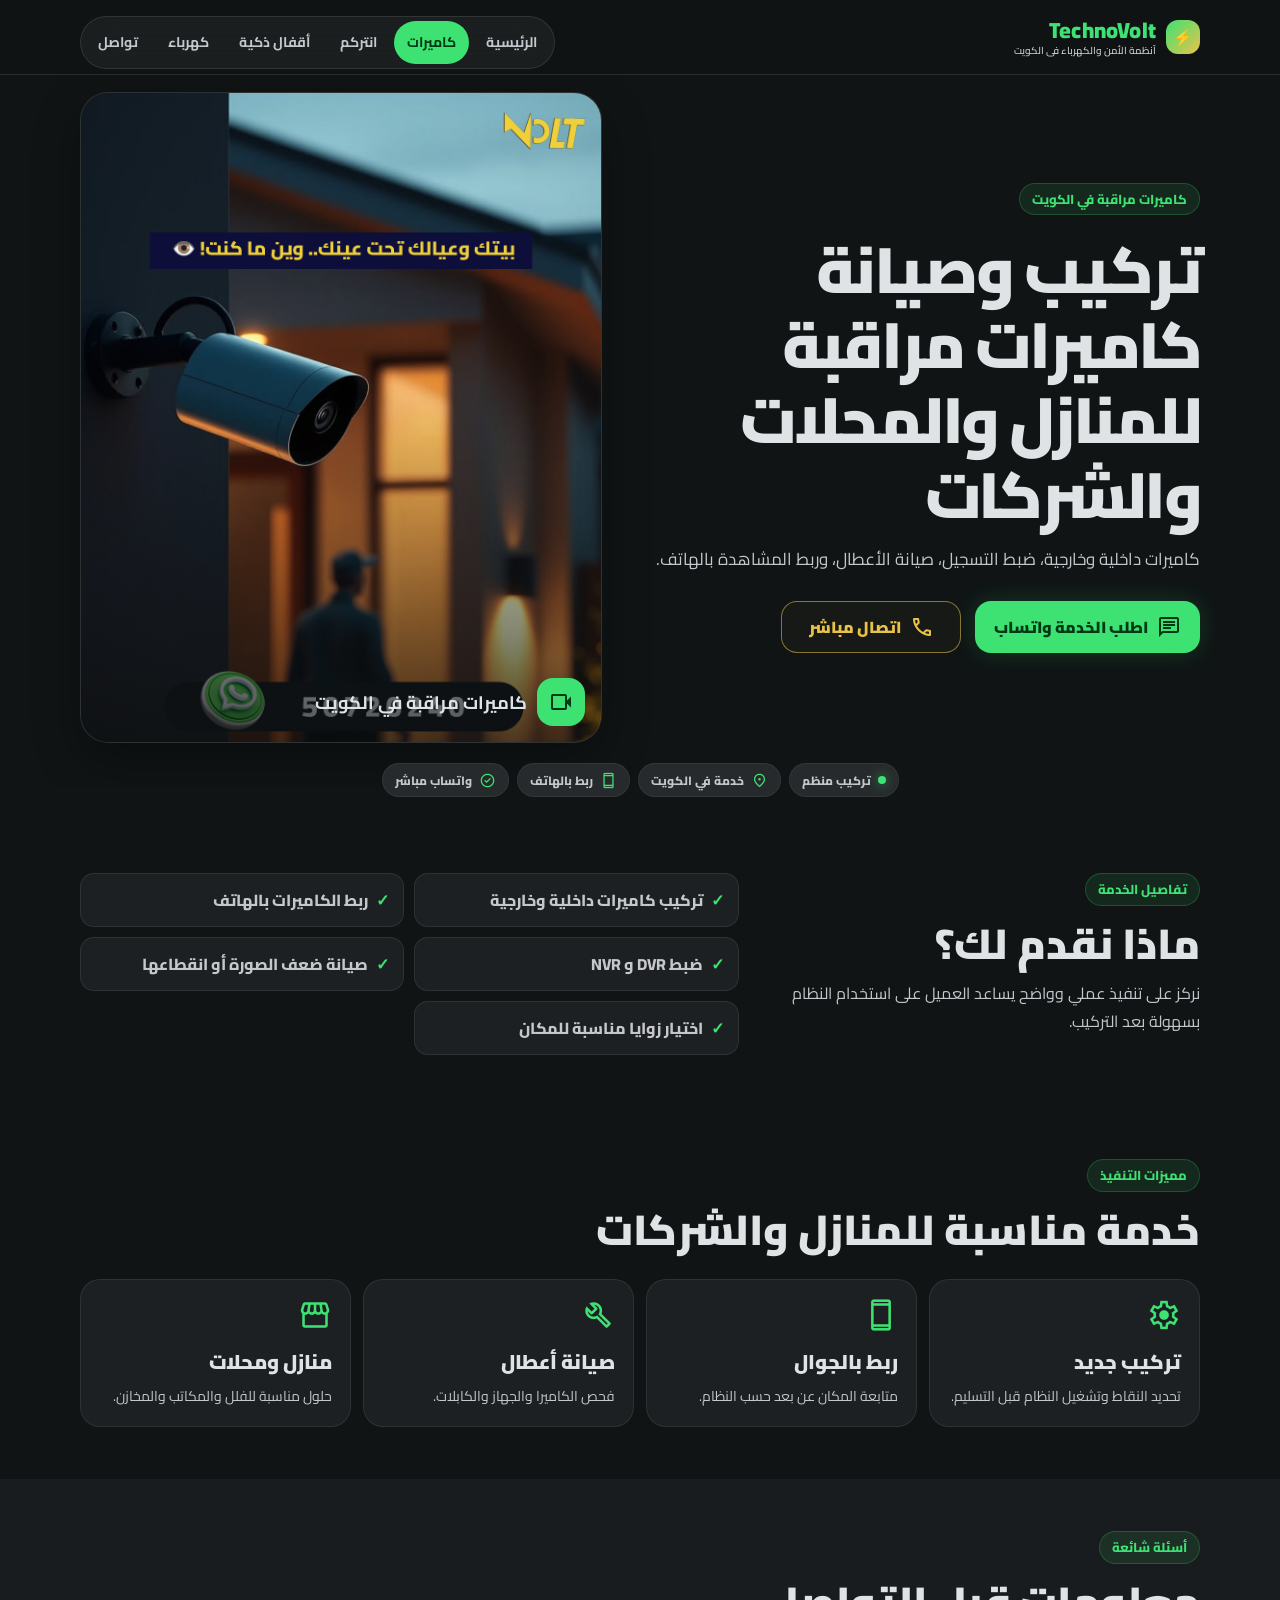
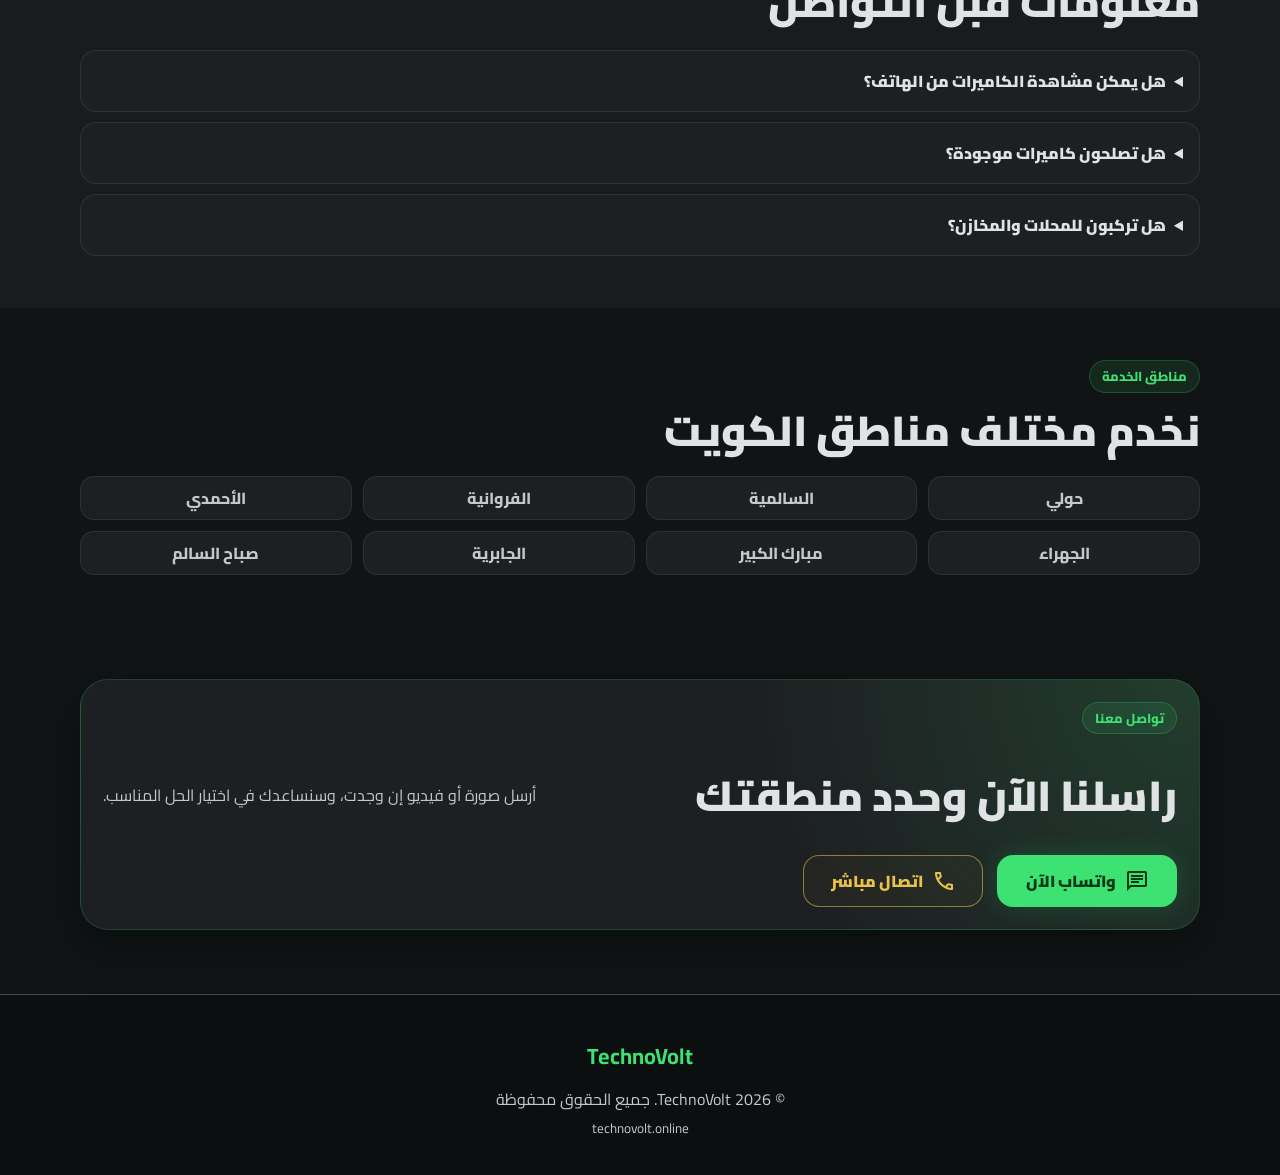
==== cctv.html @ 1c80b7eb "new website style with multiple pages" ====
<!DOCTYPE html>
<html class="dark" dir="rtl" lang="ar">

<head>
  <!-- Google Tag Manager -->
  <script>
    (function (w, d, s, l, i) {
      w[l] = w[l] || []; w[l].push({
        'gtm.start':
          new Date().getTime(), event: 'gtm.js'
      }); var f = d.getElementsByTagName(s)[0],
        j = d.createElement(s), dl = l != 'dataLayer' ? '&l=' + l : ''; j.async = true; j.src =
          'https://www.googletagmanager.com/gtm.js?id=' + i + dl; f.parentNode.insertBefore(j, f);
    })(window, document, 'script', 'dataLayer', 'GTM-MRMSX66L');
  </script>
  <!-- End Google Tag Manager -->
  <meta charset="utf-8" />
  <meta content="width=device-width, initial-scale=1.0" name="viewport" />
  <title>تركيب كاميرات مراقبة في الكويت | TechnoVolt</title>
  <meta name="description"
    content="تركيب وصيانة كاميرات مراقبة في الكويت للمنازل والمحلات والشركات، ربط بالجوال، ضبط التسجيل وصيانة الأعطال." />
  <meta property="og:title" content="تركيب كاميرات مراقبة في الكويت | TechnoVolt" />
  <meta property="og:description"
    content="تركيب وصيانة كاميرات مراقبة في الكويت للمنازل والمحلات والشركات، ربط بالجوال، ضبط التسجيل وصيانة الأعطال." />
  <meta property="og:type" content="website" />
  <meta property="og:url" content="https://technovolt.online/cctv.html" />
  <link rel="canonical" href="https://technovolt.online/cctv.html" />
  <link rel="preconnect" href="https://fonts.googleapis.com" />
  <link rel="preconnect" href="https://fonts.gstatic.com" crossorigin />
  <link href="https://fonts.googleapis.com/css2?family=Cairo:wght@400;500;600;700;800;900&display=swap"
    rel="stylesheet" />
  <link href="https://fonts.googleapis.com/css2?family=Material+Symbols+Outlined:wght,FILL@100..700,0..1&display=swap"
    rel="stylesheet" />
  <link rel="stylesheet" href="style.css" />
</head>

<body>
  <!-- Google Tag Manager (noscript) -->
  <noscript>
    <iframe src="https://www.googletagmanager.com/ns.html?id=GTM-MRMSX66L" height="0" width="0"
      style="display:none;visibility:hidden"></iframe>
  </noscript>
  <!-- End Google Tag Manager (noscript) -->

  <header class="topbar">
    <div class="topbar__inner">
      <button class="icon-button menu-toggle" id="menuToggle" aria-label="فتح القائمة">
        <span class="material-symbols-outlined">menu</span>
      </button>

      <a href="index.html" class="brand" aria-label="TechnoVolt الرئيسية">
        <span class="brand__mark">⚡</span>
        <span class="brand__text">
          <strong>TechnoVolt</strong>
          <small>أنظمة الأمن والكهرباء في الكويت</small>
        </span>
      </a>

      <a class="topbar__whatsapp js-whatsapp" data-service="general" target="_blank" rel="noopener" aria-label="واتساب">
        <span class="material-symbols-outlined">chat</span>
      </a>
    </div>

    <nav class="mobile-menu" id="mobileMenu" aria-label="القائمة">
      <a class="" href="index.html">الرئيسية</a>
      <a class="active" href="cctv.html">كاميرات مراقبة</a>
      <a class="" href="intercom.html">انتركم</a>
      <a class="" href="smart-locks.html">أقفال ذكية</a>
      <a class="" href="electricity.html">كهرباء</a>
      <a href="#contact">تواصل معنا</a>
    </nav>

    <nav class="desktop-nav" aria-label="روابط الموقع">
      <a class="" href="index.html">الرئيسية</a>
      <a class="active" href="cctv.html">كاميرات</a>
      <a class="" href="intercom.html">انتركم</a>
      <a class="" href="smart-locks.html">أقفال ذكية</a>
      <a class="" href="electricity.html">كهرباء</a>
      <a href="#contact">تواصل</a>
    </nav>
  </header>

  <main>

    <section class="hero service-hero">
      <div class="container service-hero__grid">
        <div class="service-hero__text">
          <span class="hero-badge">كاميرات مراقبة في الكويت</span>
          <h1>تركيب وصيانة كاميرات مراقبة للمنازل والمحلات والشركات</h1>
          <p>كاميرات داخلية وخارجية، ضبط التسجيل، صيانة الأعطال، وربط المشاهدة بالهاتف.</p>
          <div class="hero-actions">
            <a class="btn btn-primary js-whatsapp" data-service="cctv" target="_blank" rel="noopener">
              <span class="material-symbols-outlined">chat</span>
              اطلب الخدمة واتساب
            </a>
            <a class="btn btn-secondary js-call">
              <span class="material-symbols-outlined">call</span>
              اتصال مباشر
            </a>
          </div>
        </div>
        <div class="service-visual">
          <img src="images/cctv-installation.png" alt="تركيب كاميرات مراقبة في الكويت" />
          <div class="service-visual__overlay">
            <span class="material-symbols-outlined">videocam</span>
            <strong>كاميرات مراقبة في الكويت</strong>
          </div>
        </div>
      </div>
    </section>


    <section class="trust-chips container" aria-label="مميزات الخدمة">
      <div><span></span>تركيب منظم</div>
      <div><span class="material-symbols-outlined">location_on</span>خدمة في الكويت</div>
      <div><span class="material-symbols-outlined">smartphone</span>ربط بالهاتف</div>
      <div><span class="material-symbols-outlined">check_circle</span>واتساب مباشر</div>
    </section>


    <section class="section">
      <div class="container split-section">
        <div>
          <span class="eyebrow">تفاصيل الخدمة</span>
          <h2>ماذا نقدم لك؟</h2>
          <p>نركز على تنفيذ عملي وواضح يساعد العميل على استخدام النظام بسهولة بعد التركيب.</p>
        </div>
        <ul class="service-list">
          <li>تركيب كاميرات داخلية وخارجية</li>
          <li>ربط الكاميرات بالهاتف</li>
          <li>ضبط DVR و NVR</li>
          <li>صيانة ضعف الصورة أو انقطاعها</li>
          <li>اختيار زوايا مناسبة للمكان</li>
        </ul>
      </div>
    </section>

    <section class="section feature-section">
      <div class="container">
        <div class="section-head">
          <span class="eyebrow">مميزات التنفيذ</span>
          <h2>خدمة مناسبة للمنازل والشركات</h2>
        </div>
        <div class="feature-grid">

          <article class="feature-card">
            <span class="material-symbols-outlined">settings</span>
            <h3>تركيب جديد</h3>
            <p>تحديد النقاط وتشغيل النظام قبل التسليم.</p>
          </article>
          <article class="feature-card">
            <span class="material-symbols-outlined">smartphone</span>
            <h3>ربط بالجوال</h3>
            <p>متابعة المكان عن بعد حسب النظام.</p>
          </article>
          <article class="feature-card">
            <span class="material-symbols-outlined">build</span>
            <h3>صيانة أعطال</h3>
            <p>فحص الكاميرا والجهاز والكابلات.</p>
          </article>
          <article class="feature-card">
            <span class="material-symbols-outlined">storefront</span>
            <h3>منازل ومحلات</h3>
            <p>حلول مناسبة للفلل والمكاتب والمخازن.</p>
          </article>
        </div>
      </div>
    </section>


    <section class="section faq-section">
      <div class="container">
        <div class="section-head">
          <span class="eyebrow">أسئلة شائعة</span>
          <h2>معلومات قبل التواصل</h2>
        </div>
        <div class="faq-list">
          <details>
            <summary>هل يمكن مشاهدة الكاميرات من الهاتف؟</summary>
            <p>نعم، يمكن ربط النظام بالجوال حسب نوع الجهاز والإنترنت.</p>
          </details>
          <details>
            <summary>هل تصلحون كاميرات موجودة؟</summary>
            <p>نعم، نفحص الجهاز والكابلات والكاميرات ونحدد سبب العطل.</p>
          </details>
          <details>
            <summary>هل تركبون للمحلات والمخازن؟</summary>
            <p>نعم، نحدد الزوايا المناسبة حسب مساحة المكان.</p>
          </details>
        </div>
      </div>
    </section>


    <section class="section area-section">
      <div class="container">
        <div class="section-head compact">
          <span class="eyebrow">مناطق الخدمة</span>
          <h2>نخدم مختلف مناطق الكويت</h2>
        </div>

        <div class="area-grid">
          <span>حولي</span>
          <span>السالمية</span>
          <span>الفروانية</span>
          <span>الأحمدي</span>
          <span>الجهراء</span>
          <span>مبارك الكبير</span>
          <span>الجابرية</span>
          <span>صباح السالم</span>
        </div>
      </div>
    </section>


    <section id="contact" class="section contact-section">
      <div class="container contact-card">
        <span class="eyebrow">تواصل معنا</span>
        <h2>راسلنا الآن وحدد منطقتك</h2>
        <p>أرسل صورة أو فيديو إن وجدت، وسنساعدك في اختيار الحل المناسب.</p>
        <div class="contact-actions">
          <a class="btn btn-primary js-whatsapp" data-service="cctv" target="_blank" rel="noopener">
            <span class="material-symbols-outlined">chat</span>
            واتساب الآن
          </a>
          <a class="btn btn-secondary js-call">
            <span class="material-symbols-outlined">call</span>
            اتصال مباشر
          </a>
        </div>
      </div>
    </section>


  </main>

  <footer class="footer">
    <strong>TechnoVolt</strong>
    <p>© <span id="year"></span> TechnoVolt. جميع الحقوق محفوظة</p>
    <small>technovolt.online</small>
  </footer>


  <nav class="bottom-cta" aria-label="تواصل سريع">
    <a class="bottom-cta__main js-whatsapp" data-service="cctv" target="_blank" rel="noopener">
      <span class="material-symbols-outlined">chat</span>
      <span>واتساب</span>
    </a>
    <a class="bottom-cta__secondary js-call">
      <span class="material-symbols-outlined">call</span>
      <span>اتصال مباشر</span>
    </a>
  </nav>

  <script src="script.js"></script>
</body>

</html>
---- style.css ----
:root {
  --background: #101415;
  --surface: #101415;
  --surface-lowest: #0b0f10;
  --surface-low: #191c1e;
  --surface-container: #1d2022;
  --surface-high: #272a2c;
  --surface-highest: #323537;
  --surface-bright: #363a3b;
  --on-surface: #e0e3e5;
  --on-muted: #c6c6cd;
  --outline: #45464c;
  --secondary: #3de273;
  --secondary-strong: #06c85d;
  --on-secondary: #003915;
  --tertiary: #e9c349;
  --shadow: 0 18px 48px rgba(0, 0, 0, .30);
  --radius: 16px;
  --radius-lg: 24px;
  --container: min(1120px, calc(100% - 32px));
  --mobile-bottom: 92px;
}

* {
  box-sizing: border-box;
}

html {
  scroll-behavior: smooth;
}

body {
  margin: 0;
  min-height: 100dvh;
  padding-bottom: var(--mobile-bottom);
  background: var(--background);
  color: var(--on-surface);
  font-family: "Cairo", Tahoma, Arial, sans-serif;
  line-height: 1.75;
  overflow-x: hidden;
}

a {
  color: inherit;
  text-decoration: none;
}

img {
  max-width: 100%;
  display: block;
}

button,
input,
textarea {
  font-family: inherit;
}

.material-symbols-outlined {
  font-size: 24px;
  line-height: 1;
  vertical-align: middle;
}

.container {
  width: var(--container);
  margin-inline: auto;
}

.topbar {
  position: fixed;
  top: 0;
  inset-inline: 0;
  z-index: 100;
  background: rgba(16, 20, 21, .84);
  backdrop-filter: blur(18px);
  border-bottom: 1px solid rgba(255, 255, 255, .10);
}

.topbar__inner {
  min-height: 58px;
  width: var(--container);
  margin-inline: auto;
  display: grid;
  grid-template-columns: 42px 1fr 42px;
  align-items: center;
  gap: 10px;
}

.icon-button,
.topbar__whatsapp {
  width: 42px;
  height: 42px;
  border: 1px solid rgba(255, 255, 255, .10);
  border-radius: 14px;
  background: rgba(255, 255, 255, .04);
  color: var(--secondary);
  display: grid;
  place-items: center;
  cursor: pointer;
}

.brand {
  justify-self: center;
  display: inline-flex;
  align-items: center;
  gap: 10px;
  min-width: 0;
}

.brand__mark {
  width: 34px;
  height: 34px;
  display: none;
  place-items: center;
  border-radius: 12px;
  background: linear-gradient(135deg, var(--secondary), var(--tertiary));
  color: #07111f;
  font-weight: 900;
}

.logo {
  height: 46px;
  display: grid;
  place-items: center;

}

.brand__text {
  display: flex;
  flex-direction: column;
  align-items: center;
  line-height: 1.25;
}

.brand__text strong {
  color: var(--secondary);
  font-size: 22px;
  font-weight: 900;
  letter-spacing: .2px;
}

.brand__text small {
  color: var(--on-muted);
  font-size: 10px;
  font-weight: 600;
  max-width: 170px;
  white-space: nowrap;
  overflow: hidden;
  text-overflow: ellipsis;
}

.mobile-menu {
  display: none;
  width: var(--container);
  margin: 0 auto 12px;
  padding: 12px;
  border: 1px solid rgba(255, 255, 255, .10);
  border-radius: 18px;
  background: rgba(29, 32, 34, .98);
  box-shadow: var(--shadow);
}

.mobile-menu.show {
  display: grid;
  gap: 6px;
}

.mobile-menu a,
.desktop-nav a {
  color: var(--on-muted);
  font-weight: 700;
}

.mobile-menu a {
  padding: 12px 14px;
  border-radius: 12px;
}

.mobile-menu a.active,
.mobile-menu a:hover {
  background: rgba(61, 226, 115, .10);
  color: var(--secondary);
}

.desktop-nav {
  display: none;
}

.hero {
  position: relative;
  padding: 96px 0 44px;
  overflow: hidden;
}

.home-hero {
  min-height: 560px;
  display: grid;
  place-items: center;
}

.hero-bg {
  position: absolute;
  inset: 0;
  opacity: .35;
  background:
    linear-gradient(to bottom, rgba(16, 20, 21, .40), var(--background) 88%),
    radial-gradient(circle at 20% 20%, rgba(61, 226, 115, .30), transparent 34%),
    radial-gradient(circle at 80% 30%, rgba(233, 195, 73, .16), transparent 30%),
    linear-gradient(135deg, #101415, #0b1120);
}

.hero-bg::before {
  content: "";
  position: absolute;
  inset: 0;
  background-image:
    linear-gradient(rgba(61, 226, 115, .14) 1px, transparent 1px),
    linear-gradient(90deg, rgba(61, 226, 115, .10) 1px, transparent 1px);
  background-size: 48px 48px;
  mask-image: linear-gradient(to bottom, #000, transparent 85%);
}

.hero-content {
  position: relative;
  z-index: 1;
  text-align: right;
}

.hero-badge,
.eyebrow {
  display: inline-flex;
  align-items: center;
  gap: 8px;
  min-height: 32px;
  padding: 4px 12px;
  border-radius: 999px;
  color: var(--secondary);
  background: rgba(61, 226, 115, .10);
  border: 1px solid rgba(61, 226, 115, .22);
  font-size: 13px;
  font-weight: 800;
}

h1,
h2,
h3,
p {
  margin-top: 0;
}

.hero h1 {
  margin: 18px 0 12px;
  font-size: clamp(34px, 9vw, 64px);
  line-height: 1.17;
  letter-spacing: -.04em;
  font-weight: 900;
}

.hero p {
  margin: 0 0 26px;
  color: var(--on-muted);
  font-size: 17px;
  max-width: 720px;
}

.hero-actions,
.contact-actions {
  display: grid;
  gap: 14px;
}

.btn {
  min-height: 52px;
  padding: 0 18px;
  border-radius: 16px;
  display: inline-flex;
  align-items: center;
  justify-content: center;
  gap: 9px;
  font-weight: 900;
  border: 1px solid transparent;
  cursor: pointer;
  transition: transform .18s ease, opacity .18s ease, background .18s ease;
}

.btn:active,
.card-action:active,
.bottom-cta a:active {
  transform: scale(.98);
}

.btn-primary {
  background: var(--secondary);
  color: var(--on-secondary);
  box-shadow: 0 0 24px rgba(37, 211, 102, .20);
}

.btn-secondary {
  color: var(--tertiary);
  background: rgba(233, 195, 73, .03);
  border-color: rgba(233, 195, 73, .55);
}

.trust-chips {
  margin-top: -24px;
  position: relative;
  z-index: 2;
  padding: 0 0 24px;
  display: flex;
  flex-wrap: wrap;
  justify-content: center;
  gap: 8px;
}

.trust-chips div {
  min-height: 34px;
  padding: 5px 12px;
  border-radius: 999px;
  background: var(--surface-high);
  border: 1px solid rgba(255, 255, 255, .06);
  color: var(--on-muted);
  font-size: 12px;
  font-weight: 800;
  display: inline-flex;
  align-items: center;
  gap: 7px;
}

.trust-chips div>span:not(.material-symbols-outlined) {
  width: 8px;
  height: 8px;
  border-radius: 50%;
  background: var(--secondary);
  box-shadow: 0 0 12px rgba(61, 226, 115, .65);
}

.trust-chips .material-symbols-outlined {
  font-size: 17px;
  color: var(--secondary);
}

.section {
  padding: 52px 0;
}

.section-head {
  margin-bottom: 22px;
  text-align: right;
}

.section-head.compact {
  margin-bottom: 18px;
}

.section-head h2,
.contact-card h2,
.split-section h2 {
  margin: 12px 0 8px;
  font-size: clamp(24px, 6vw, 42px);
  line-height: 1.25;
  font-weight: 900;
}

.section-head p,
.contact-card p,
.split-section p {
  margin: 0;
  color: var(--on-muted);
}

.service-grid {
  display: grid;
  grid-template-columns: 1fr;
  gap: 14px;
}

.service-card {
  position: relative;
  overflow: hidden;
  padding: 16px;
  border-radius: var(--radius-lg);
  background: var(--surface-container);
  border: 1px solid rgba(233, 195, 73, .20);
  box-shadow: 0 14px 34px rgba(0, 0, 0, .18);
}

.service-card::after {
  content: "";
  position: absolute;
  inset-inline-end: -40px;
  inset-block-start: -40px;
  width: 110px;
  height: 110px;
  border-radius: 999px;
  background: rgba(61, 226, 115, .07);
  pointer-events: none;
}

.service-card__top {
  display: flex;
  align-items: flex-start;
  gap: 14px;
}

.service-icon {
  flex: 0 0 auto;
  width: 58px;
  height: 58px;
  display: grid;
  place-items: center;
  color: var(--secondary);
  background: var(--surface-highest);
  border: 1px solid rgba(255, 255, 255, .06);
  border-radius: 18px;
  font-size: 34px;
}

.service-card h3 {
  margin: 0 0 3px;
  font-size: 22px;
  font-weight: 900;
}

.service-card p {
  margin: 0;
  color: var(--on-muted);
  font-size: 14px;
}

.card-action {
  margin-top: 18px;
  min-height: 46px;
  border-radius: 14px;
  display: flex;
  align-items: center;
  justify-content: center;
  background: rgba(255, 255, 255, .05);
  border: 1px solid rgba(255, 255, 255, .10);
  color: var(--on-surface);
  font-weight: 900;
}

.portfolio-section,
.faq-section {
  background: var(--surface-low);
}

.portfolio-grid {
  display: grid;
  grid-template-columns: 1fr 1fr;
  gap: 10px;
}

.portfolio-grid figure {
  margin: 0;
  position: relative;
  overflow: hidden;
  border-radius: var(--radius);
  background: var(--surface-container);
  border: 1px solid rgba(255, 255, 255, .08);
}

.portfolio-main {
  grid-column: 1 / -1;
  aspect-ratio: 16 / 9;
}

.portfolio-grid figure:not(.portfolio-main) {
  aspect-ratio: 1 / 1;
}

.portfolio-grid img {
  width: 100%;
  height: 100%;
  object-fit: cover;
}

.portfolio-main::after {
  content: "";
  position: absolute;
  inset: 0;
  background: linear-gradient(to top, rgba(11, 15, 16, .92), transparent 70%);
}

.portfolio-main figcaption {
  position: absolute;
  inset-inline: 16px;
  bottom: 14px;
  z-index: 1;
  display: grid;
  gap: 3px;
}

.portfolio-main strong {
  font-size: 18px;
}

.portfolio-main span {
  color: var(--on-muted);
  font-size: 13px;
}

.area-grid {
  display: grid;
  grid-template-columns: repeat(2, 1fr);
  gap: 11px;
}

.area-grid span {
  min-height: 44px;
  display: grid;
  place-items: center;
  border-radius: 14px;
  background: var(--surface-container);
  border: 1px solid rgba(255, 255, 255, .07);
  color: var(--on-muted);
  font-weight: 800;
}

.contact-section {
  padding-bottom: 64px;
}

.contact-card {
  padding: 22px;
  border-radius: 28px;
  background:
    radial-gradient(circle at top right, rgba(61, 226, 115, .15), transparent 38%),
    var(--surface-container);
  border: 1px solid rgba(61, 226, 115, .18);
  box-shadow: var(--shadow);
}

.service-hero {
  padding-top: 92px;
}

.service-hero__grid {
  display: grid;
  gap: 22px;
}

.service-hero__text h1 {
  max-width: 860px;
}

.service-visual {
  position: relative;
  overflow: hidden;
  min-height: 290px;
  border-radius: 28px;
  background: var(--surface-container);
  border: 1px solid rgba(255, 255, 255, .08);
  box-shadow: var(--shadow);
}

.service-visual img {
  width: 100%;
  height: 100%;
  min-height: 290px;
  object-fit: cover;
}

.service-visual::after {
  content: "";
  position: absolute;
  inset: 0;
  background: linear-gradient(to top, rgba(11, 15, 16, .72), transparent 55%);
}

.service-visual__overlay {
  position: absolute;
  inset-inline: 16px;
  bottom: 16px;
  z-index: 1;
  display: flex;
  align-items: center;
  gap: 10px;
}

.service-visual__overlay span {
  width: 48px;
  height: 48px;
  display: grid;
  place-items: center;
  border-radius: 16px;
  background: var(--secondary);
  color: var(--on-secondary);
}

.service-visual__overlay strong {
  font-size: 18px;
}

.split-section {
  display: grid;
  gap: 22px;
}

.service-list {
  margin: 0;
  padding: 0;
  list-style: none;
  display: grid;
  gap: 10px;
}

.service-list li {
  min-height: 48px;
  padding: 12px 14px;
  border-radius: 14px;
  background: var(--surface-container);
  border: 1px solid rgba(255, 255, 255, .08);
  color: var(--on-muted);
  font-weight: 800;
}

.service-list li::before {
  content: "✓";
  color: var(--secondary);
  margin-inline-end: 8px;
  font-weight: 900;
}

.feature-grid {
  display: grid;
  grid-template-columns: 1fr;
  gap: 12px;
}

.feature-card {
  padding: 18px;
  border-radius: 20px;
  background: var(--surface-container);
  border: 1px solid rgba(255, 255, 255, .08);
}

.feature-card span {
  color: var(--secondary);
  font-size: 34px;
  margin-bottom: 12px;
}

.feature-card h3 {
  margin: 0 0 5px;
  font-size: 20px;
  font-weight: 900;
}

.feature-card p {
  color: var(--on-muted);
  margin: 0;
  font-size: 14px;
}

.faq-list {
  display: grid;
  gap: 10px;
}

details {
  border-radius: 16px;
  padding: 16px;
  background: var(--surface-container);
  border: 1px solid rgba(255, 255, 255, .08);
}

summary {
  cursor: pointer;
  font-weight: 900;
}

details p {
  margin: 12px 0 0;
  color: var(--on-muted);
}

.footer {
  padding: 42px 18px 34px;
  text-align: center;
  border-top: 1px solid var(--outline);
  background: var(--surface-lowest);
}

.footer strong {
  color: var(--secondary);
  font-size: 22px;
}

.footer p {
  margin: 10px 0 0;
  color: var(--on-muted);
}

.footer small {
  color: var(--on-muted);
}

.bottom-cta {
  position: fixed;
  bottom: 0;
  inset-inline: 0;
  z-index: 120;
  min-height: 78px;
  padding: 10px 16px calc(10px + env(safe-area-inset-bottom));
  display: grid;
  grid-template-columns: 1.25fr .9fr;
  gap: 12px;
  background: rgba(16, 20, 21, .92);
  backdrop-filter: blur(18px);
  border-top: 1px solid rgba(61, 226, 115, .18);
  box-shadow: 0 -8px 24px rgba(61, 226, 115, .10);
  border-radius: 20px 20px 0 0;
}

.bottom-cta a {
  min-height: 54px;
  border-radius: 999px;
  display: flex;
  align-items: center;
  justify-content: center;
  gap: 9px;
  font-weight: 900;
}

.bottom-cta__main {
  background: var(--secondary);
  color: var(--on-secondary);
}

.bottom-cta__secondary {
  color: var(--on-muted);
  border: 1px solid rgba(255, 255, 255, .12);
  background: rgba(255, 255, 255, .04);
}

@media (min-width: 720px) {
  body {
    padding-bottom: 0;
  }

  .brand {
    justify-self: start;
  }

  .brand__mark {
    display: grid;
  }

  .brand__text {
    align-items: flex-start;
  }

  .brand__text small {
    max-width: none;
  }

  .topbar__inner {
    grid-template-columns: 1fr auto;
    min-height: 74px;
  }

  .menu-toggle,
  .topbar__whatsapp {
    display: none;
  }

  .desktop-nav {
    position: fixed;
    top: 16px;
    left: max(16px, calc((100vw - 1120px) / 2));
    z-index: 101;
    min-height: 44px;
    padding: 4px;
    border-radius: 999px;
    display: flex;
    align-items: center;
    gap: 4px;
    background: rgba(255, 255, 255, .05);
    border: 1px solid rgba(255, 255, 255, .10);
    backdrop-filter: blur(18px);
  }

  .desktop-nav a {
    padding: 9px 13px;
    border-radius: 999px;
    font-size: 14px;
  }

  .desktop-nav a.active,
  .desktop-nav a:hover {
    color: var(--on-secondary);
    background: var(--secondary);
  }

  .home-hero {
    min-height: 680px;
  }

  .hero-content {
    max-width: 820px;
  }

  .hero-actions,
  .contact-actions {
    display: flex;
    flex-wrap: wrap;
  }

  .hero-actions .btn,
  .contact-actions .btn {
    min-width: 180px;
  }

  .service-grid,
  .feature-grid {
    grid-template-columns: repeat(4, 1fr);
  }

  .portfolio-grid {
    grid-template-columns: 1.2fr .7fr .7fr;
  }

  .portfolio-main {
    grid-column: auto;
    grid-row: span 2;
    aspect-ratio: auto;
    min-height: 450px;
  }

  .portfolio-grid figure:not(.portfolio-main) {
    min-height: 220px;
  }

  .area-grid {
    grid-template-columns: repeat(4, 1fr);
  }

  .contact-card {
    display: grid;
    grid-template-columns: 1fr auto;
    align-items: center;
    gap: 24px;
  }

  .contact-card .eyebrow {
    grid-column: 1 / -1;
    width: fit-content;
  }

  .service-hero__grid {
    grid-template-columns: 1.05fr .95fr;
    align-items: center;
  }

  .service-visual {
    min-height: 470px;
  }

  .service-visual img {
    min-height: 470px;
  }

  .split-section {
    grid-template-columns: .8fr 1.2fr;
    align-items: start;
  }

  .service-list {
    grid-template-columns: repeat(2, 1fr);
  }

  .bottom-cta {
    display: none;
  }
}

@media (max-width: 380px) {
  .brand__text strong {
    font-size: 19px;
  }

  .brand__text small {
    max-width: 140px;
  }

  .hero h1 {
    font-size: 31px;
  }
}
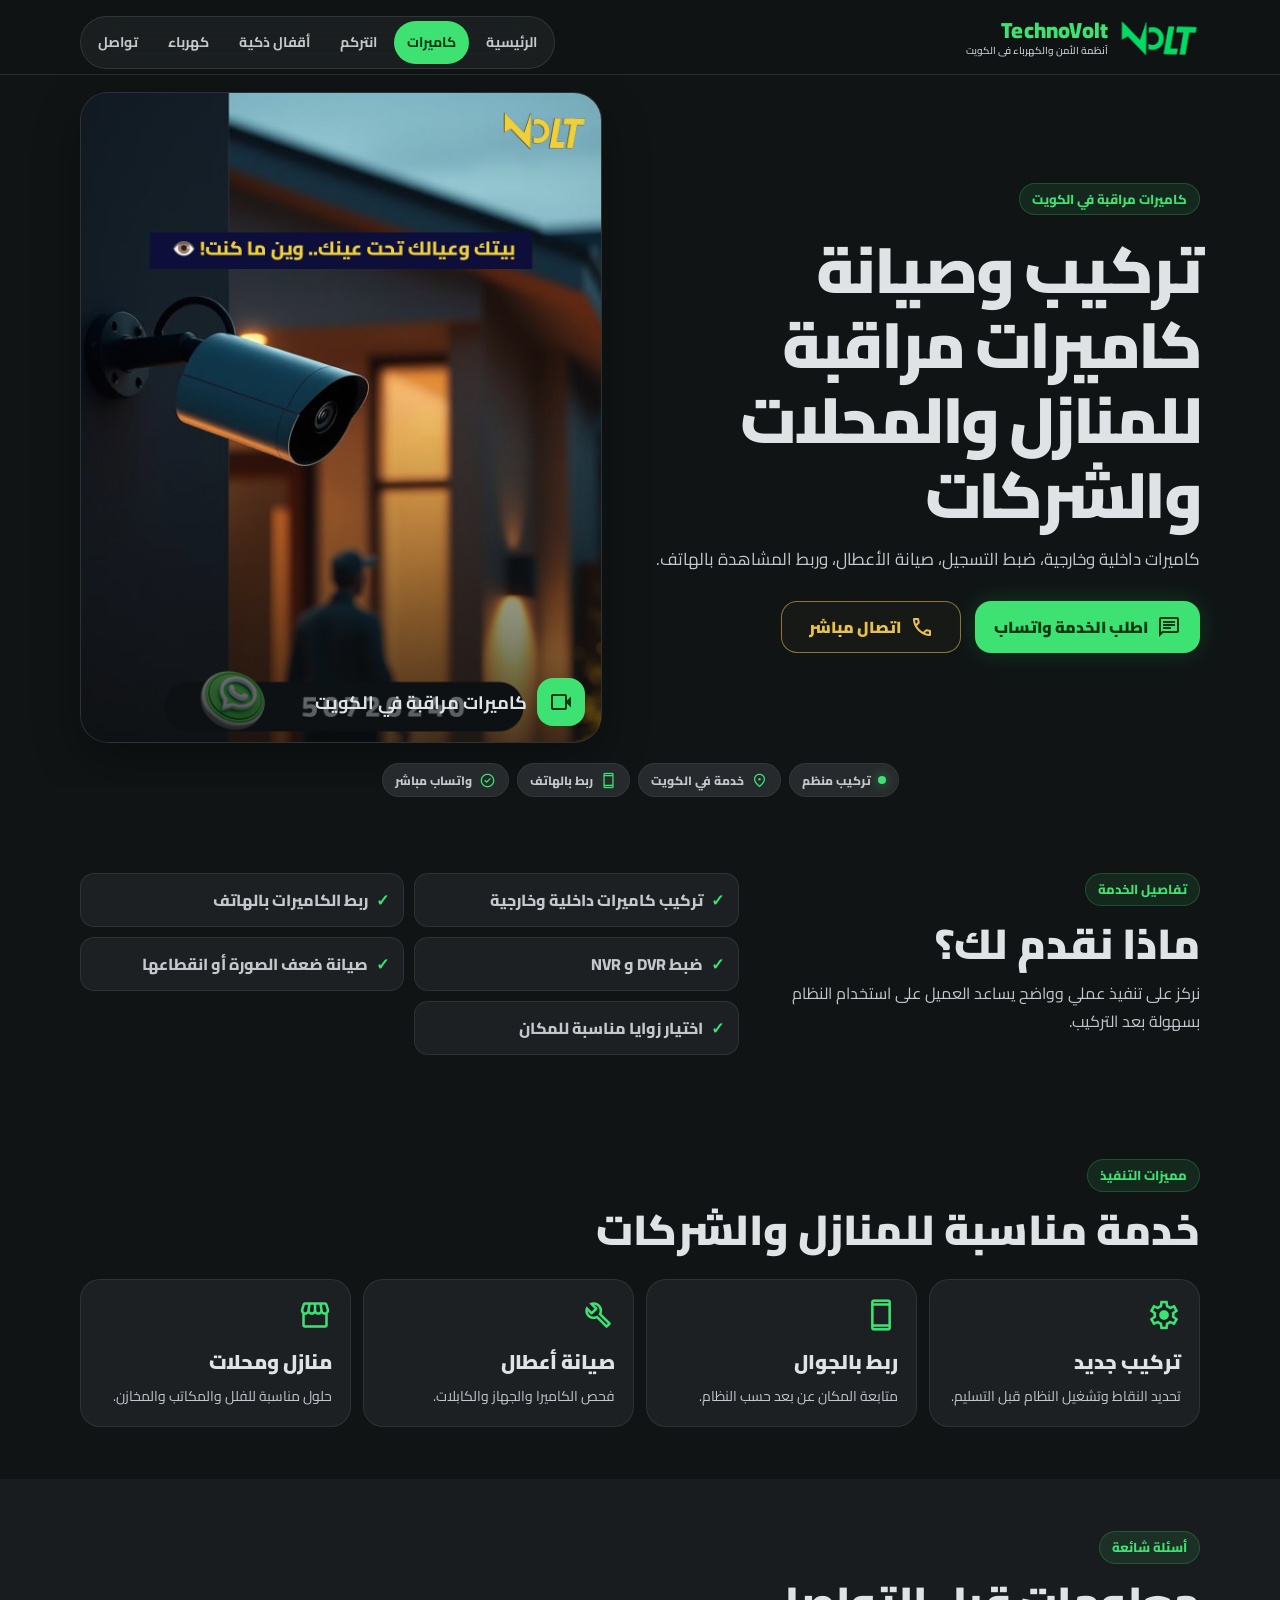
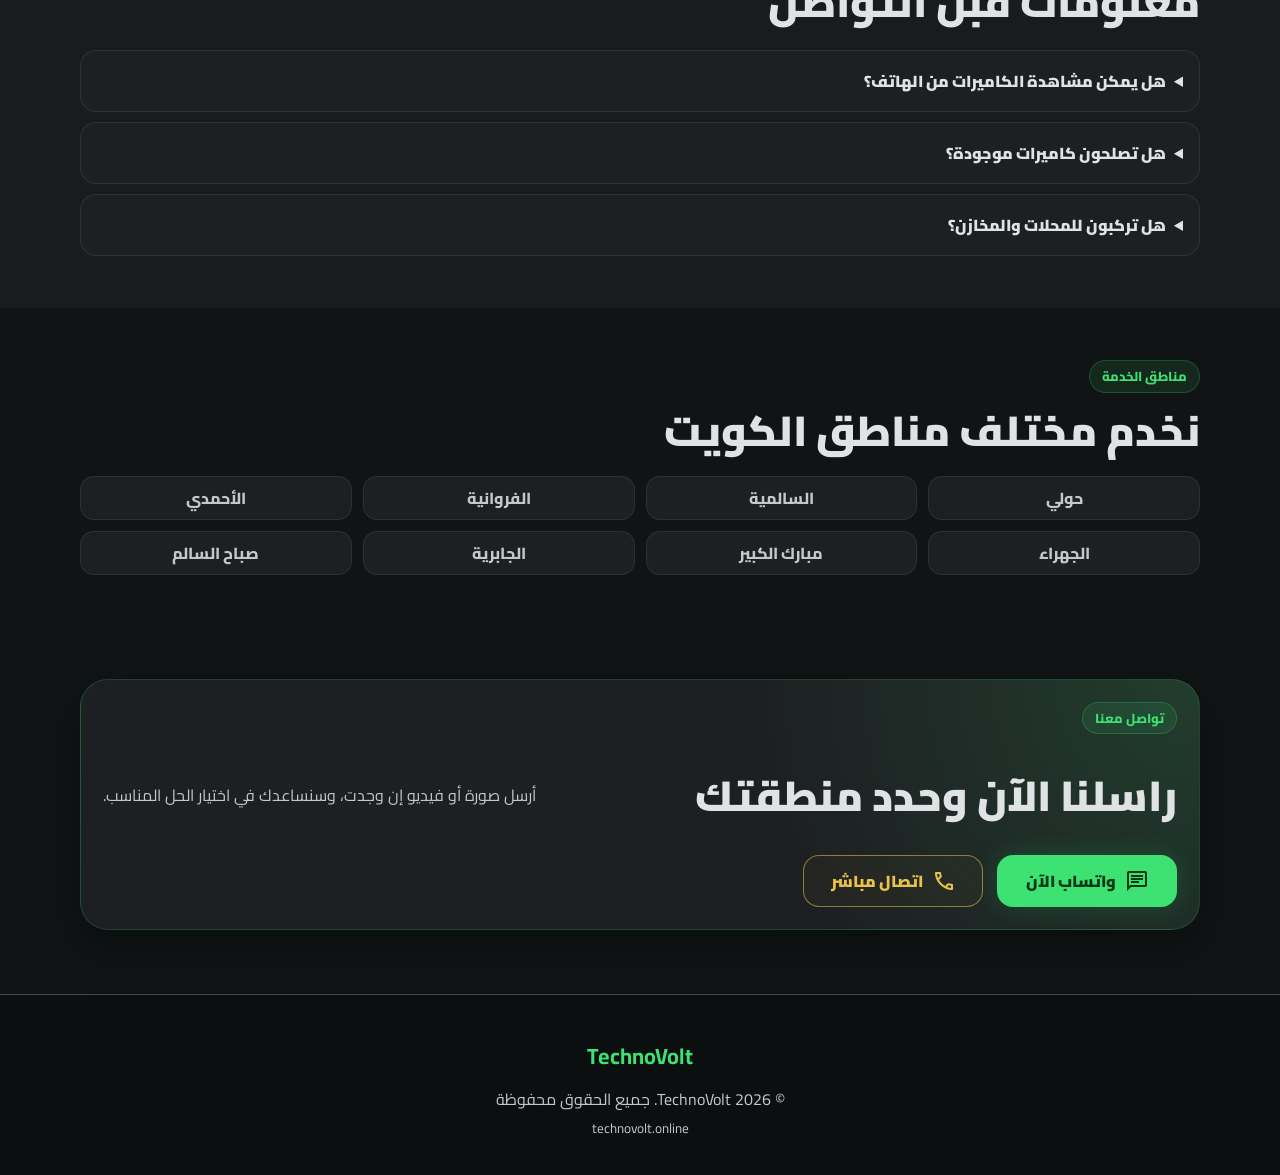
==== commit b71f7076: "add favicon and google ads tags" ====
--- a/cctv.html
+++ b/cctv.html
@@ -14,6 +14,19 @@
     })(window, document, 'script', 'dataLayer', 'GTM-MRMSX66L');
   </script>
   <!-- End Google Tag Manager -->
+  <script async src="https://www.googletagmanager.com/gtag/js?id=AW-719681153"></script>
+  <script>
+    window.dataLayer = window.dataLayer || [];
+    function gtag() { dataLayer.push(arguments); }
+    gtag('js', new Date());
+
+    gtag('config', 'AW-719681153');
+  </script>
+
+  <link rel="icon" type="image/png" href="favicon.png" />
+  <link rel="apple-touch-icon" href="favicon.png" />
+  <meta name="theme-color" content="#101415" />
+
   <meta charset="utf-8" />
   <meta content="width=device-width, initial-scale=1.0" name="viewport" />
   <title>تركيب كاميرات مراقبة في الكويت | TechnoVolt</title>
@@ -49,7 +62,7 @@
       </button>
 
       <a href="index.html" class="brand" aria-label="TechnoVolt الرئيسية">
-        <span class="brand__mark">⚡</span>
+        <img class="logo" src="images/logo.png" alt="الشعار" />
         <span class="brand__text">
           <strong>TechnoVolt</strong>
           <small>أنظمة الأمن والكهرباء في الكويت</small>
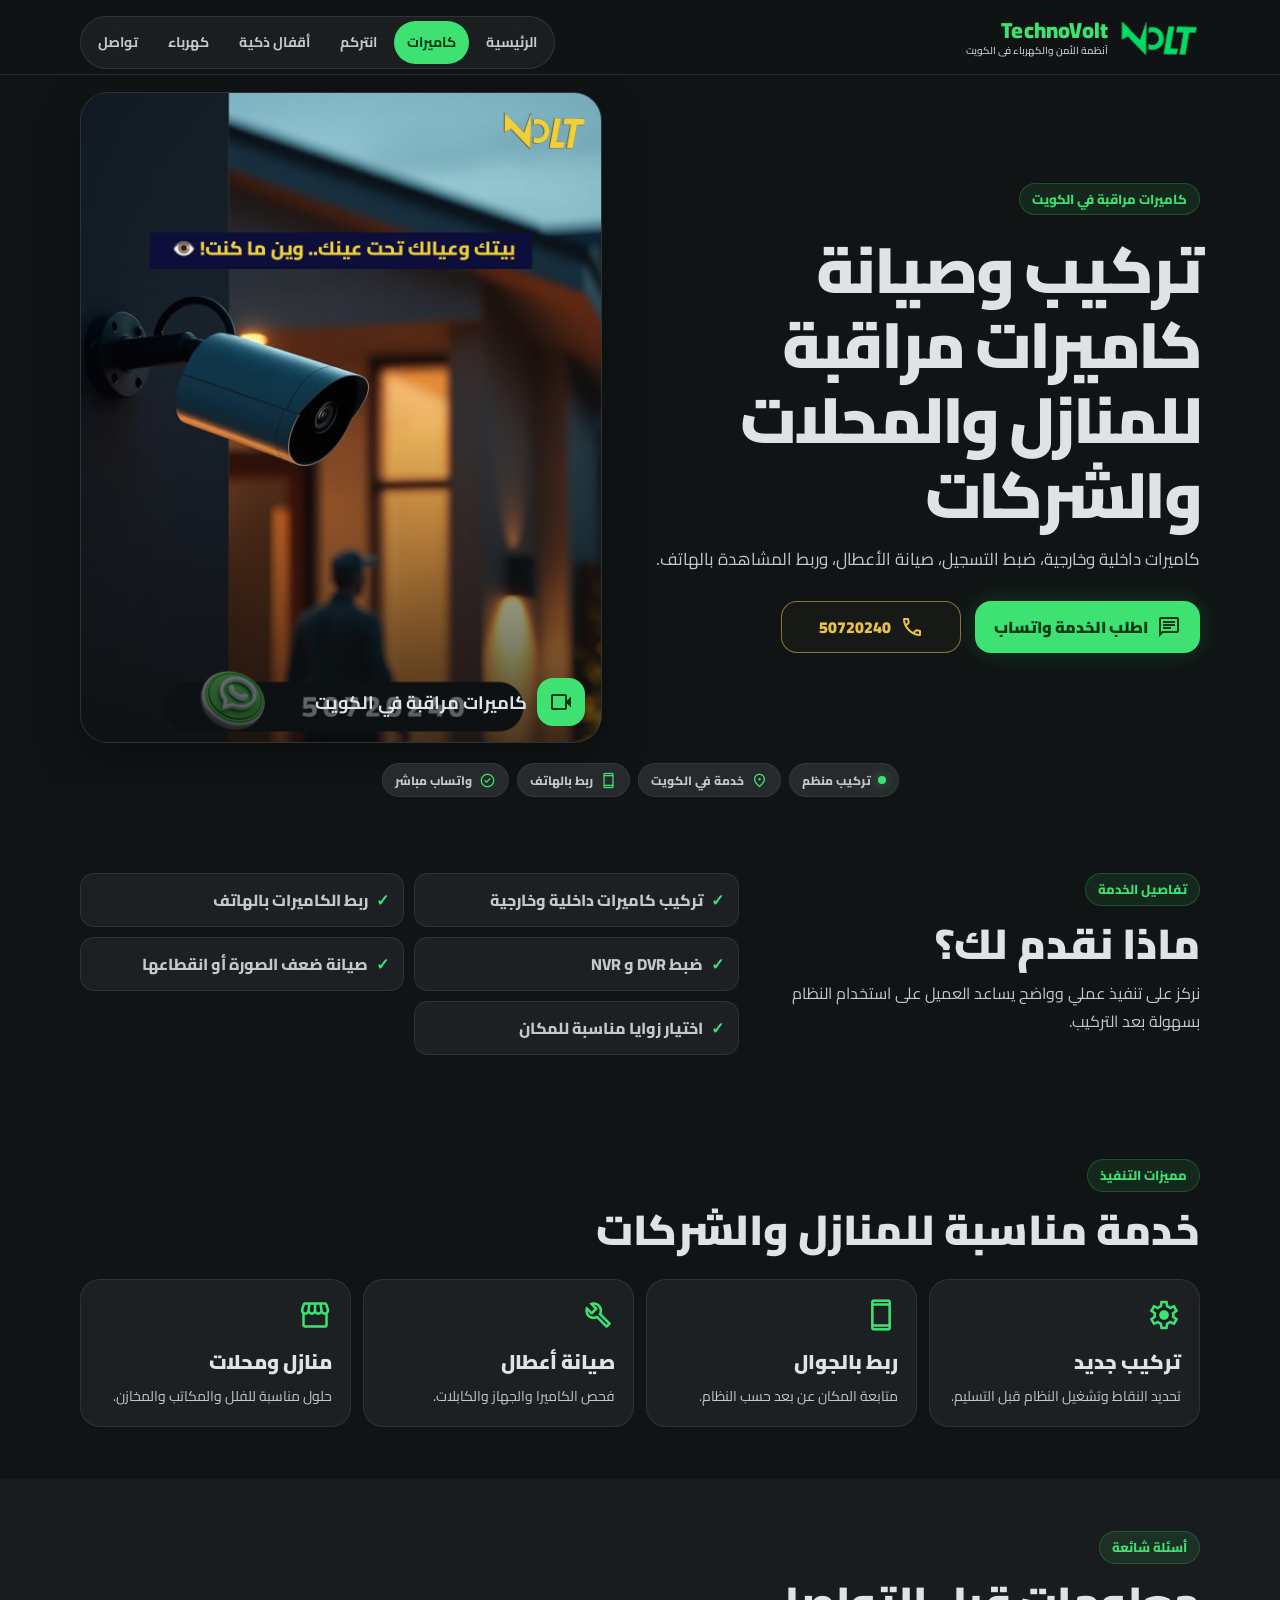
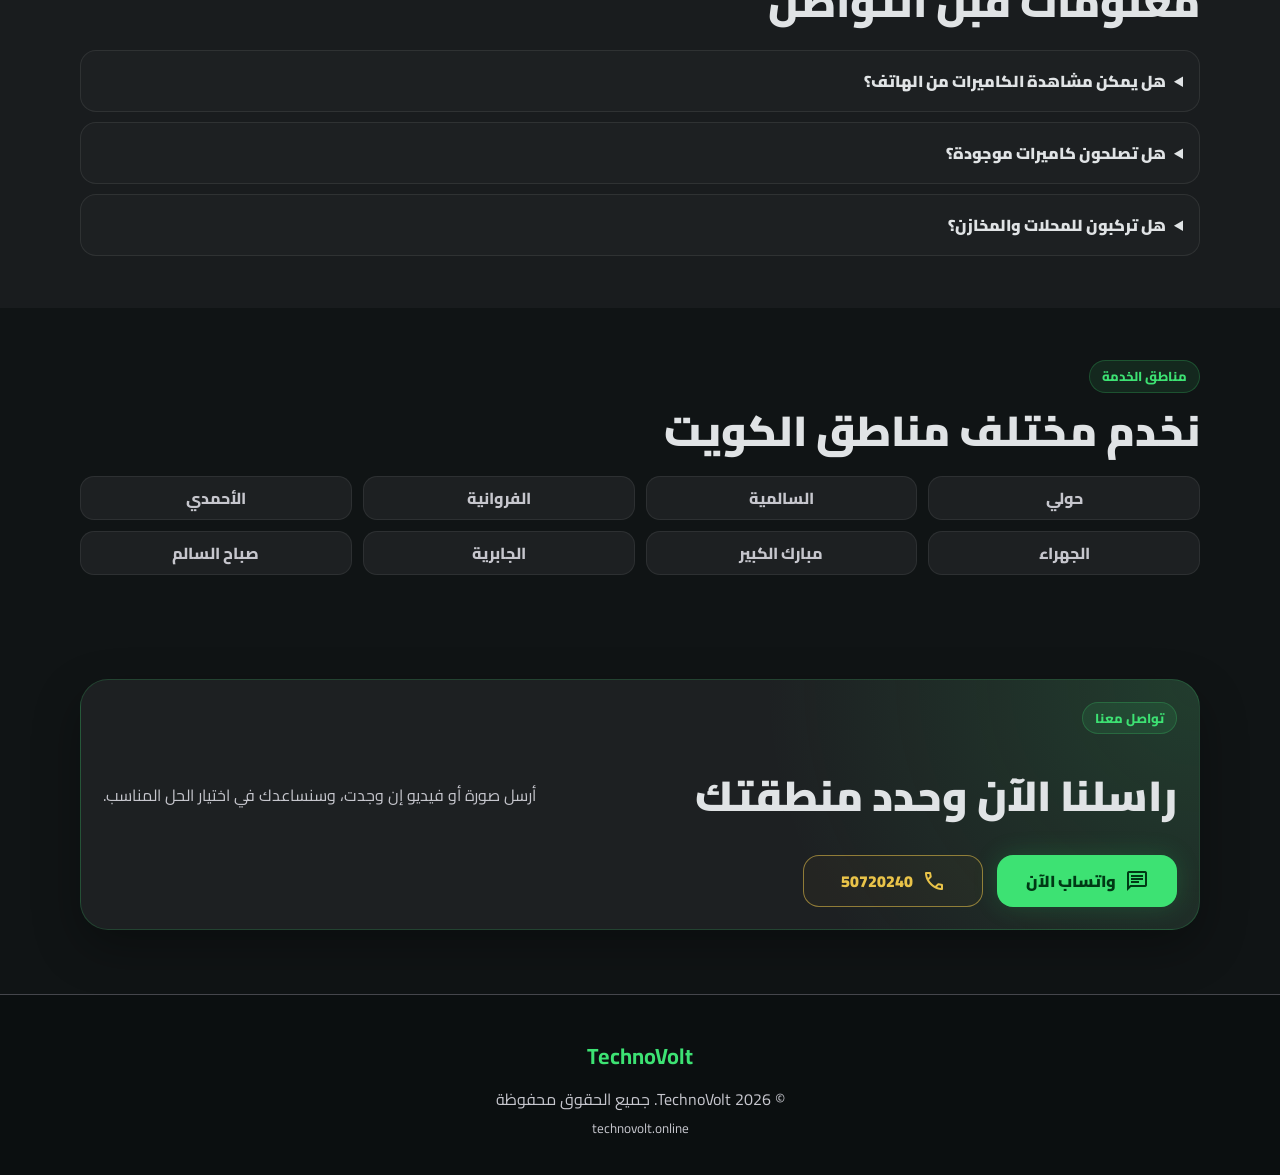
==== commit e0028a7e: "add images" ====
--- a/cctv.html
+++ b/cctv.html
@@ -108,7 +108,7 @@
             </a>
             <a class="btn btn-secondary js-call">
               <span class="material-symbols-outlined">call</span>
-              اتصال مباشر
+              50720240
             </a>
           </div>
         </div>
@@ -238,7 +238,7 @@
           </a>
           <a class="btn btn-secondary js-call">
             <span class="material-symbols-outlined">call</span>
-            اتصال مباشر
+            50720240
           </a>
         </div>
       </div>
@@ -261,7 +261,7 @@
     </a>
     <a class="bottom-cta__secondary js-call">
       <span class="material-symbols-outlined">call</span>
-      <span>اتصال مباشر</span>
+      <span>50720240</span>
     </a>
   </nav>
 
--- a/style.css
+++ b/style.css
@@ -735,6 +735,124 @@
   background: rgba(255, 255, 255, .04);
 }
 
+.portfolio-section {
+  background:
+    radial-gradient(circle at top right, rgba(61, 226, 115, 0.08), transparent 32%),
+    var(--surface-low);
+}
+
+.portfolio-gallery {
+  display: grid;
+  grid-template-columns: 1.2fr 0.8fr 0.8fr;
+  gap: 14px;
+}
+
+.portfolio-item {
+  position: relative;
+  margin: 0;
+  min-height: 260px;
+  overflow: hidden;
+  border-radius: 22px;
+  background: var(--surface-container);
+  border: 1px solid rgba(255, 255, 255, 0.08);
+  box-shadow: 0 14px 34px rgba(0, 0, 0, 0.22);
+}
+
+.portfolio-featured {
+  grid-row: span 2;
+  min-height: 540px;
+}
+
+.portfolio-featured-row {
+  grid-column: span 2;
+  min-height: 540px;
+}
+
+.portfolio-item img {
+  width: 100%;
+  height: 100%;
+  min-height: inherit;
+  object-fit: cover;
+  transition: transform 0.35s ease, filter 0.35s ease;
+}
+
+.portfolio-item:hover img {
+  transform: scale(1.04);
+  filter: brightness(1.05);
+}
+
+.portfolio-item::after {
+  content: "";
+  position: absolute;
+  inset: 0;
+  background:
+    linear-gradient(to top, rgba(11, 15, 16, 0.92), rgba(11, 15, 16, 0.08) 62%),
+    linear-gradient(to bottom, rgba(61, 226, 115, 0.08), transparent 35%);
+}
+
+.portfolio-item figcaption {
+  position: absolute;
+  right: 18px;
+  left: 18px;
+  bottom: 18px;
+  z-index: 2;
+  display: grid;
+  gap: 4px;
+}
+
+.portfolio-item strong {
+  color: var(--on-surface);
+  font-size: 20px;
+  font-weight: 900;
+}
+
+.portfolio-item span {
+  color: var(--on-muted);
+  font-size: 14px;
+  line-height: 1.7;
+}
+
+@media (max-width: 900px) {
+  .portfolio-gallery {
+    grid-template-columns: 1fr 1fr;
+  }
+
+  .portfolio-featured {
+    grid-column: 1 / -1;
+    grid-row: auto;
+    min-height: 360px;
+  }
+
+  .portfolio-item {
+    min-height: 250px;
+  }
+}
+
+@media (max-width: 640px) {
+  .portfolio-gallery {
+    grid-template-columns: 1fr;
+  }
+
+  .portfolio-featured,
+  .portfolio-item {
+    min-height: 300px;
+  }
+
+  .portfolio-item figcaption {
+    right: 16px;
+    left: 16px;
+    bottom: 16px;
+  }
+
+  .portfolio-item strong {
+    font-size: 19px;
+  }
+
+  .portfolio-item span {
+    font-size: 13px;
+  }
+}
+
 @media (min-width: 720px) {
   body {
     padding-bottom: 0;
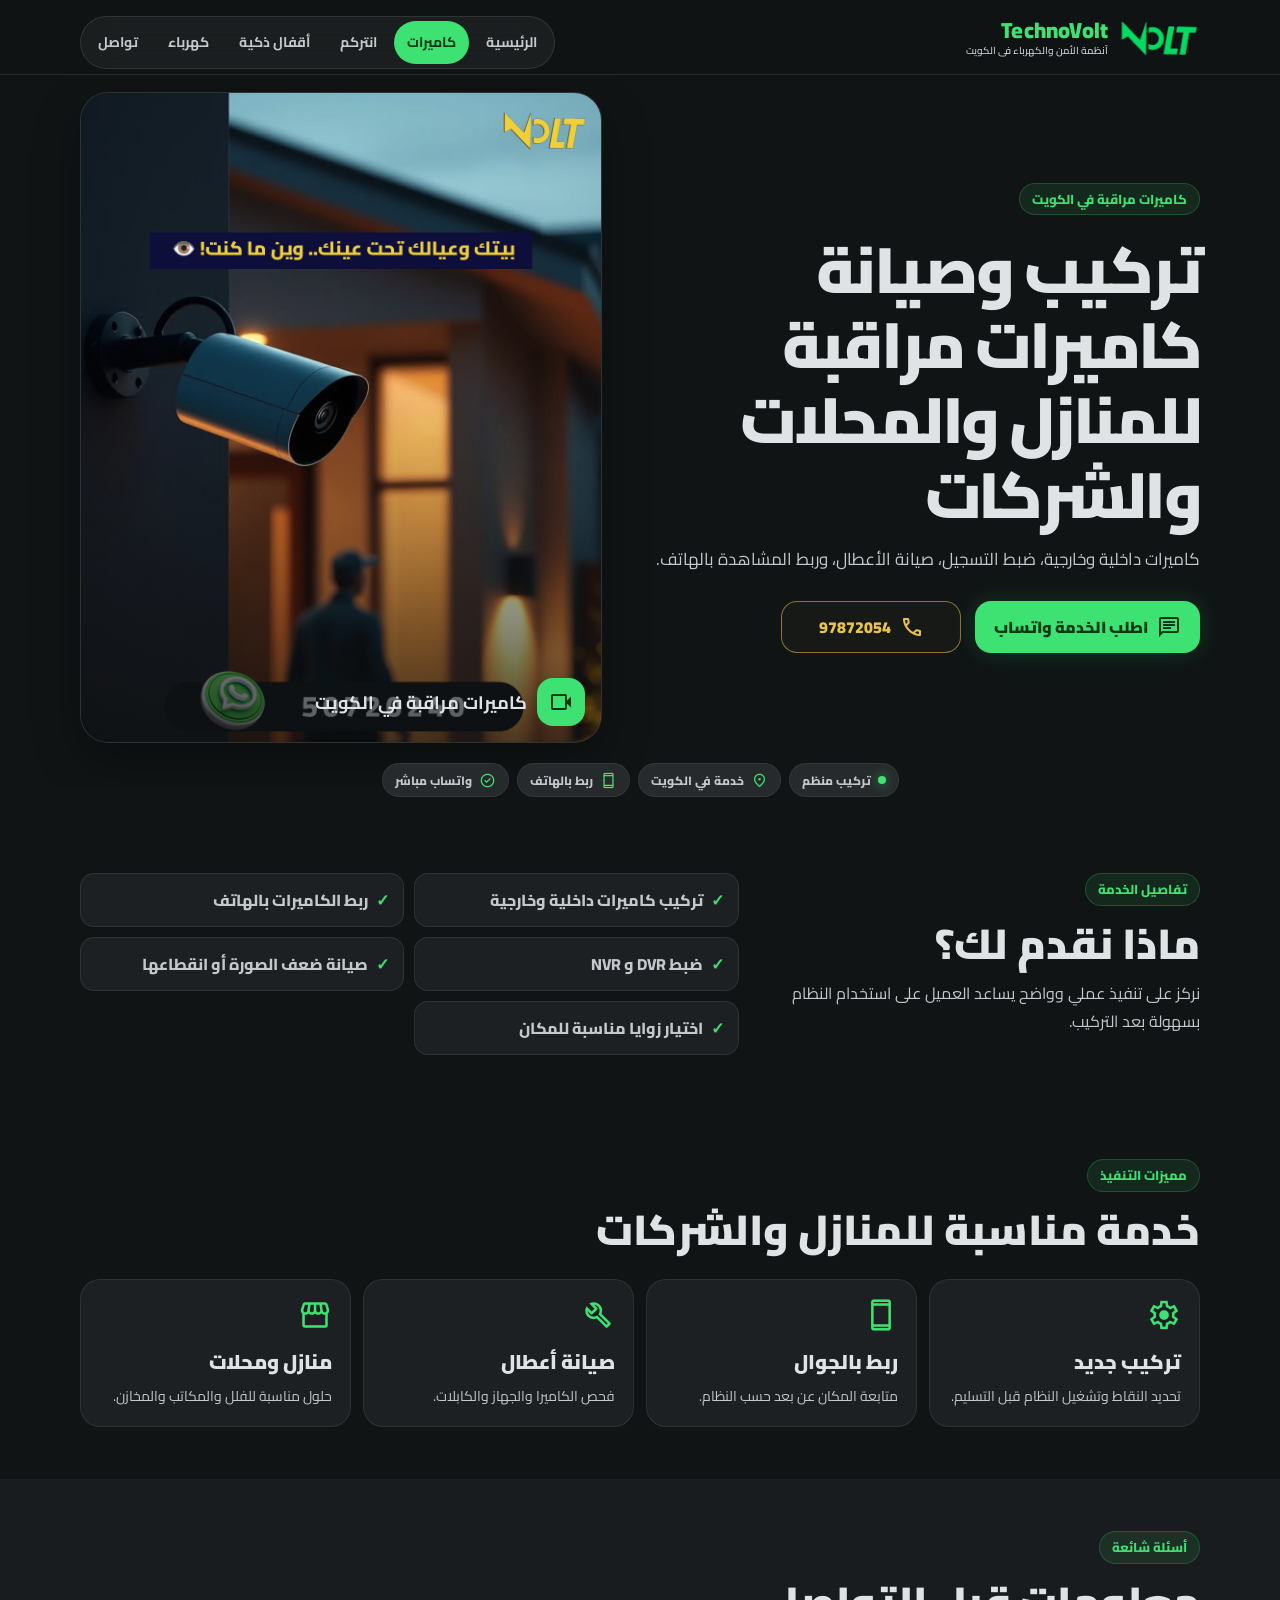
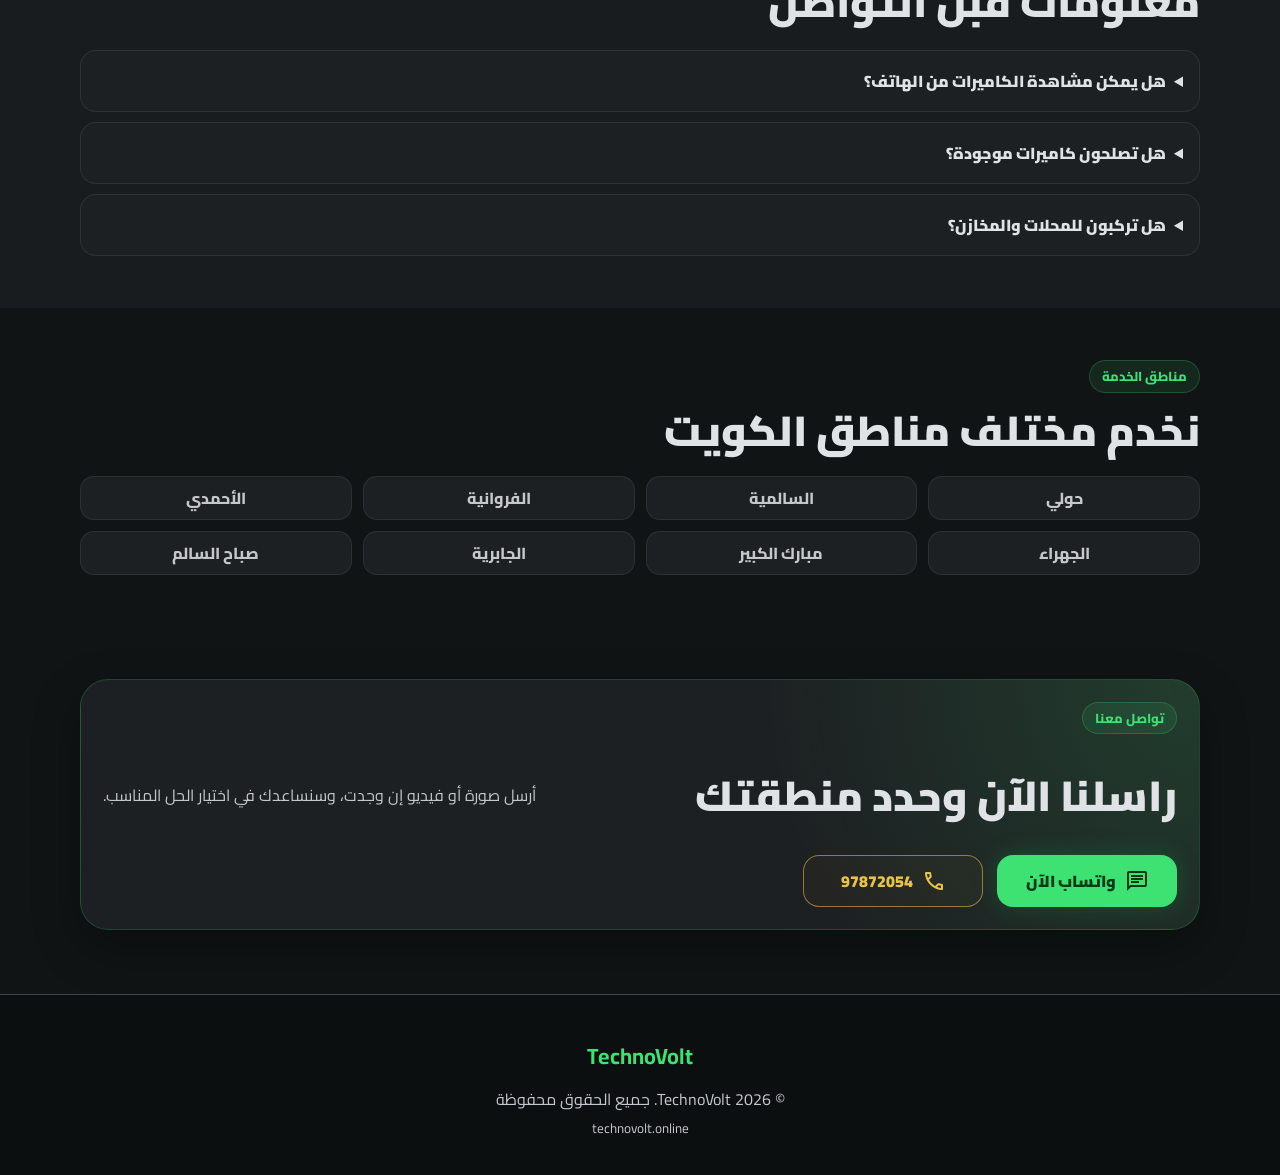
==== commit f1df5322: "update phone number" ====
--- a/cctv.html
+++ b/cctv.html
@@ -108,7 +108,7 @@
             </a>
             <a class="btn btn-secondary js-call">
               <span class="material-symbols-outlined">call</span>
-              50720240
+              97872054
             </a>
           </div>
         </div>
@@ -238,7 +238,7 @@
           </a>
           <a class="btn btn-secondary js-call">
             <span class="material-symbols-outlined">call</span>
-            50720240
+            97872054
           </a>
         </div>
       </div>
@@ -261,7 +261,7 @@
     </a>
     <a class="bottom-cta__secondary js-call">
       <span class="material-symbols-outlined">call</span>
-      <span>50720240</span>
+      <span>97872054</span>
     </a>
   </nav>
 
